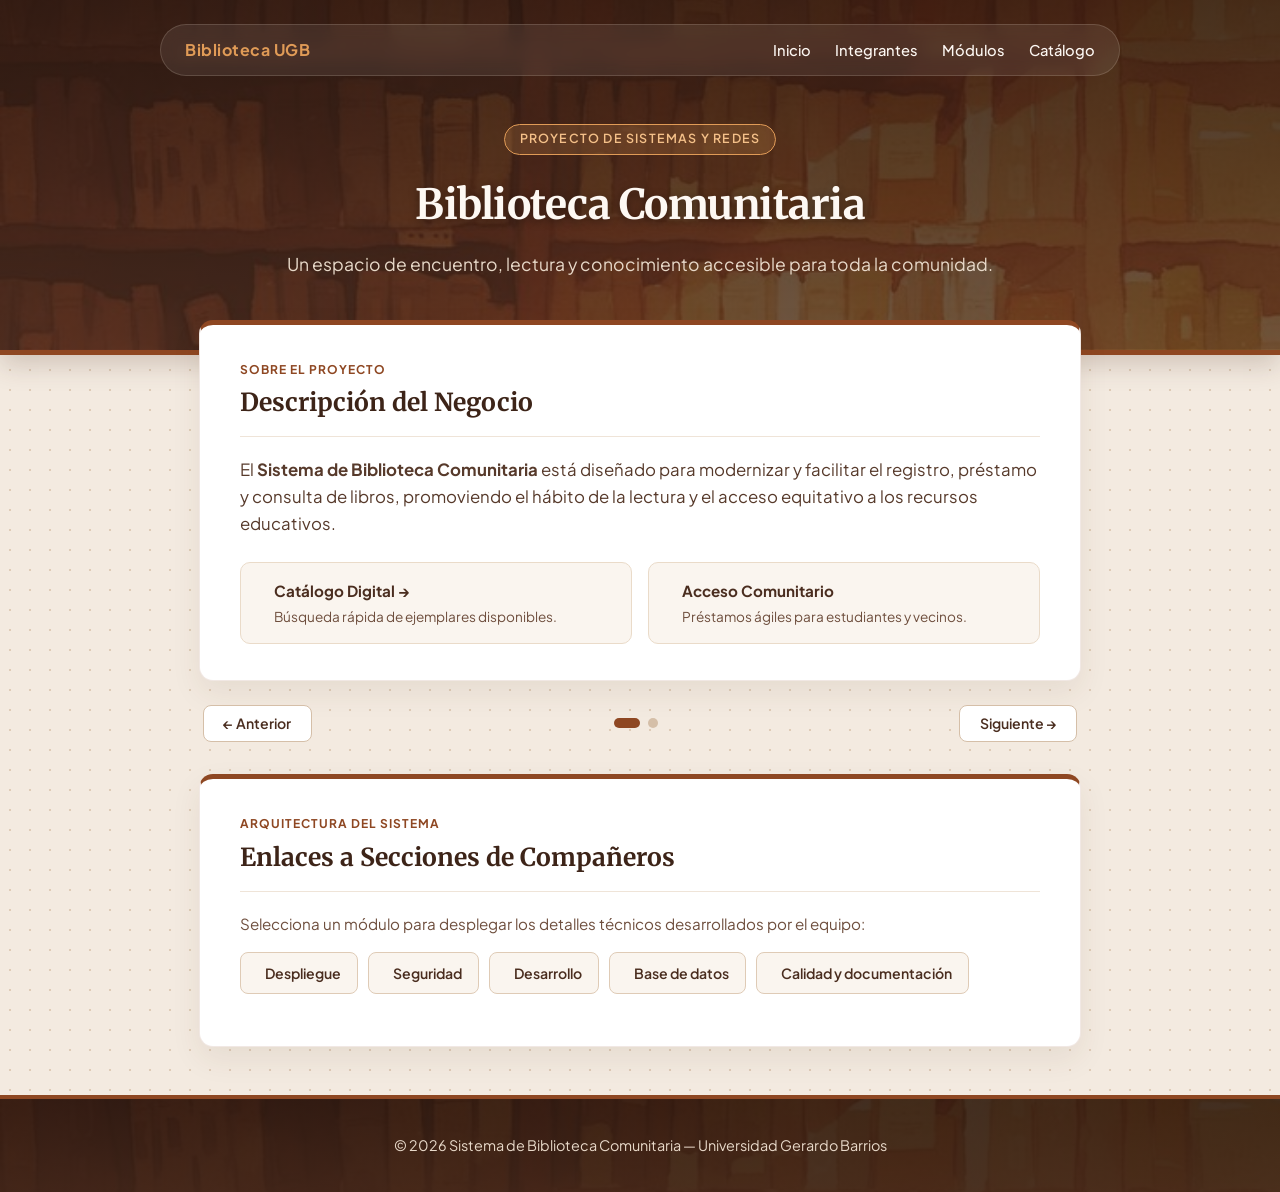
==== index.html @ 03e00fff "Agregar archivos iniciales del sistema de biblioteca, incluyendo HTML, CSS, imágenes y catálogo de l" ====
<!DOCTYPE html>
<html lang="es">
<head>
    <meta charset="UTF-8">
    <meta name="viewport" content="width=device-width, initial-scale=1.0">
    <title>Sistema de Biblioteca Comunitaria</title>
    <!-- Tipografías de Google Fonts -->
    <link rel="preconnect" href="https://fonts.googleapis.com">
    <link rel="preconnect" href="https://fonts.gstatic.com" crossorigin>
    <link href="https://fonts.googleapis.com/css2?family=Merriweather:ital,wght@0,700;1,400&family=Plus+Jakarta+Sans:wght@400;500;600;700&display=swap" rel="stylesheet">
    <link rel="stylesheet" href="style.css">
</head>
<body>
    <header>
        <nav class="navbar">
            <div class="nav-brand"> Biblioteca UGB</div>
            <ul>
                <li><a href="#inicio" onclick="goToSlide(0, event)">Inicio</a></li>
                <li><a href="#equipo" onclick="goToSlide(1, event)">Integrantes</a></li>
                <li><a href="#enlaces">Módulos</a></li>
                <li><a href="catálogo.html">Catálogo</a></li>
            </ul>
        </nav>

        <div class="hero-content">
            <span class="badge-hero">Proyecto de Sistemas y Redes</span>
            <h1>Biblioteca Comunitaria</h1>
            <p class="tagline">Un espacio de encuentro, lectura y conocimiento accesible para toda la comunidad.</p>
        </div>
    </header>

    <main>
        <!-- Contenedor del Carrusel -->
        <section class="carousel-container" id="carrusel">
            <div class="carousel-track">
                <!-- Tarjeta 0: Descripción -->
                <div class="card carousel-card active">
                    <div class="card-header">
                        <span class="section-tag">Sobre el proyecto</span>
                        <h2>Descripción del Negocio</h2>
                    </div>
                    <p class="lead-text">El <strong>Sistema de Biblioteca Comunitaria</strong> está diseñado para modernizar y facilitar el registro, préstamo y consulta de libros, promoviendo el hábito de la lectura y el acceso equitativo a los recursos educativos.</p>
                    
                    <div class="highlights-grid">
                        <!-- Botón con JS para ir a la página aparte del catálogo -->
                        <div class="highlight-item" style="cursor: pointer;" onclick="irAlCatalogo()">
                            <span class="hi-icon"></span>
                            <div>
                                <h4>Catálogo Digital →</h4>
                                <p>Búsqueda rápida de ejemplares disponibles.</p>
                            </div>
                        </div>
                        <div class="highlight-item">
                            <span class="hi-icon"></span>
                            <div>
                                <h4>Acceso Comunitario</h4>
                                <p>Préstamos ágiles para estudiantes y vecinos.</p>
                            </div>
                        </div>
                    </div>
                </div>

                <!-- Tarjeta 1: Integrantes en cuadrícula moderna -->
                <div class="card carousel-card">
                    <div class="card-header">
                        <span class="section-tag">Equipo de trabajo</span>
                        <h2>Integrantes del Grupo</h2>
                    </div>
                    <div class="team-grid">
                        <div class="member-card">
                            <div class="avatar">CA</div>
                            <div class="member-info">
                                <strong>Cesia Madai Ávalos Díaz</strong>
                                <span>Código: SMSS063623</span>
                            </div>
                        </div>
                        <div class="member-card">
                            <div class="avatar">EO</div>
                            <div class="member-info">
                                <strong>Elias Ernesto Orellana Vásquez</strong>
                                <span>Código: [Código]</span>
                            </div>
                        </div>
                        <div class="member-card">
                            <div class="avatar">XP</div>
                            <div class="member-info">
                                <strong>Xavier Alexander Pérez Bonilla</strong>
                                <span>Código: [Código]</span>
                            </div>
                        </div>
                        <div class="member-card">
                            <div class="avatar">AD</div>
                            <div class="member-info">
                                <strong>Ariel Adolfo Díaz Sosa</strong>
                                <span>Código: [Código]</span>
                            </div>
                        </div>
                        <div class="member-card">
                            <div class="avatar">JG</div>
                            <div class="member-info">
                                <strong>Jessica Alexandra Gaitán Aguila</strong>
                                <span>Código: [Código]</span>
                            </div>
                        </div>
                    </div>
                </div>
            </div>

            <!-- Controles inferiores del carrusel -->
            <div class="carousel-controls">
                <button id="prevBtn" class="carousel-btn" onclick="moveSlide(-1)">← Anterior</button>
                <div class="carousel-dots">
                    <span class="dot active" onclick="goToSlide(0, event)"></span>
                    <span class="dot" onclick="goToSlide(1, event)"></span>
                </div>
                <button id="nextBtn" class="carousel-btn" onclick="moveSlide(1)">Siguiente →</button>
            </div>
        </section>

        <!-- Fuera del carrusel: Secciones de Compañeros -->
        <section id="enlaces" class="card static-card">
            <div class="card-header">
                <span class="section-tag">Arquitectura del sistema</span>
                <h2>Enlaces a Secciones de Compañeros</h2>
            </div>
            <p class="subtitle">Selecciona un módulo para desplegar los detalles técnicos desarrollados por el equipo:</p>
            
            <div class="compañero-links">
                <button class="btn tab-btn" onclick="mostrarSeccion('despliegue', this)">
                    <span class="btn-icon"></span> Despliegue
                </button>
                <button class="btn tab-btn" onclick="mostrarSeccion('seguridad', this)">
                    <span class="btn-icon"></span> Seguridad
                </button>
                <button class="btn tab-btn" onclick="mostrarSeccion('desarrollo', this)">
                    <span class="btn-icon"></span> Desarrollo
                </button>
                <button class="btn tab-btn" onclick="mostrarSeccion('bd', this)">
                    <span class="btn-icon"></span> Base de datos
                </button>
                <button class="btn tab-btn" onclick="mostrarSeccion('calidad', this)">
                    <span class="btn-icon"></span> Calidad y documentación
                </button>
            </div>

            <!-- Contenedores dinámicos -->
            <div id="despliegue" class="modulo-detalle">
                <div class="detalle-top">
                    <h3> Módulo de Despliegue</h3>
                    <span class="resp-badge">Responsable: Elias Ernesto Orellana Vásquez</span>
                </div>
                <p>Configuración del servidor web, alojamiento, dominio y estructura de red utilizada para poner en marcha el sistema de biblioteca.</p>
            </div>

            <div id="seguridad" class="modulo-detalle">
                <div class="detalle-top">
                    <h3> Módulo de Seguridad</h3>
                    <span class="resp-badge">Responsable: Xavier Alexander Pérez Bonilla</span>
                </div>
                <p>Medidas de protección, control de acceso de usuarios, permisos, copias de seguridad y cifrado de datos.</p>
            </div>

            <div id="desarrollo" class="modulo-detalle">
                <div class="detalle-top">
                    <h3> Módulo de Desarrollo</h3>
                    <span class="resp-badge">Responsable: Cesia Madai Ávalos Díaz</span>
                </div>
                <p>Arquitectura del código fuente, lenguajes empleados (HTML, CSS, JS, PHP/Laravel) y funcionalidades principales de préstamos y catálogo.</p>
            </div>

            <div id="bd" class="modulo-detalle">
                <div class="detalle-top">
                    <h3> Módulo de Base de Datos</h3>
                    <span class="resp-badge">Responsable: Jessica Alexandra Gaitán Aguila</span>
                </div>
                <p>Modelo entidad-relación, tablas de libros, socios, préstamos, consultas SQL y gestión de integridad de la información.</p>
            </div>

            <div id="calidad" class="modulo-detalle">
                <div class="detalle-top">
                    <h3> Módulo de Calidad y Documentación</h3>
                    <span class="resp-badge">Responsable: Ariel Adolfo Díaz Sosa</span>
                </div>
                <p>Manuales de usuario, pruebas de funcionamiento, estándares aplicados y documentación técnica general del proyecto.</p>
            </div>
        </section>
    </main>

    <footer>
        <p>&copy; 2026 Sistema de Biblioteca Comunitaria — Universidad Gerardo Barrios</p>
    </footer>

    <!-- Script de control -->
    <script>
        // --- 1. Redirección al Catálogo con JS ---
        function irAlCatalogo() {
            window.location.href = 'catálogo.html';
        }

        // --- 2. Lógica del Carrusel ---
        let currentSlide = 0;
        const slides = document.querySelectorAll('.carousel-card');
        const dots = document.querySelectorAll('.dot');

        function updateCarousel(newIndex) {
            slides[currentSlide].classList.remove('active');
            dots[currentSlide].classList.remove('active');
            
            currentSlide = newIndex;
            
            slides[currentSlide].classList.add('active');
            dots[currentSlide].classList.add('active');
        }

        function moveSlide(direction) {
            const nextIndex = (currentSlide + direction + slides.length) % slides.length;
            updateCarousel(nextIndex);
        }

        function goToSlide(index, event) {
            if (event) event.preventDefault();
            updateCarousel(index);
            const carruselEl = document.getElementById('carrusel');
            if (carruselEl) {
                carruselEl.scrollIntoView({ behavior: 'smooth', block: 'nearest' });
            }
        }

        // --- 3. Lógica de Secciones de Compañeros ---
        function mostrarSeccion(idSeccion, botonClicado) {
            const secciones = document.querySelectorAll('.modulo-detalle');
            const botones = document.querySelectorAll('.tab-btn');
            const seccionActual = document.getElementById(idSeccion);

            if (!seccionActual) return;

            const yaEstabaAbierta = seccionActual.classList.contains('visible');

            secciones.forEach(sec => sec.classList.remove('visible'));
            botones.forEach(btn => btn.classList.remove('btn-activo'));

            if (!yaEstabaAbierta) {
                seccionActual.classList.add('visible');
                botonClicado.classList.add('btn-activo');
            }
        }
    </script>
</body>
</html>
---- style.css ----
* {
    box-sizing: border-box;
    margin: 0;
    padding: 0;
}

body {
    font-family: 'Plus Jakarta Sans', sans-serif;
    background-color: #F3EAE0;
    background-image: radial-gradient(#DFCBB6 0.75px, transparent 0.75px);
    background-size: 20px 20px;
    color: #3D2418;
    line-height: 1.6;
}

h1, h2, h3 {
    font-family: 'Merriweather', serif;
}

/* --- ENCABEZADO HERO CON IMAGEN DE FONDO --- */
header {
    background: linear-gradient(180deg, rgba(46, 26, 17, 0.88) 0%, rgba(74, 45, 31, 0.78) 100%), url('biblioteca.jpg');
    background-size: cover;
    background-position: center;
    color: #FDF8F3;
    padding: 1.5rem 2rem 4.5rem;
    border-bottom: 5px solid #8E4722;
    box-shadow: 0 10px 25px rgba(74, 45, 31, 0.2);
}

.navbar {
    max-width: 960px;
    margin: 0 auto 3rem;
    padding: 0.75rem 1.5rem;
    background: rgba(255, 255, 255, 0.08);
    backdrop-filter: blur(8px);
    border: 1px solid rgba(232, 217, 201, 0.18);
    border-radius: 50px;
    display: flex;
    justify-content: space-between;
    align-items: center;
}

.nav-brand {
    font-weight: 700;
    font-size: 1rem;
    color: #E09B57;
    letter-spacing: 0.5px;
}

.navbar ul {
    list-style: none;
    display: flex;
    gap: 24px;
}

.navbar a {
    color: #FDF8F3;
    text-decoration: none;
    font-size: 0.92rem;
    font-weight: 500;
    transition: color 0.25s;
}

.navbar a:hover {
    color: #E09B57;
}

.hero-content {
    max-width: 720px;
    margin: 0 auto;
    text-align: center;
}

.badge-hero {
    display: inline-block;
    background: rgba(224, 155, 87, 0.2);
    border: 1px solid #E09B57;
    color: #F4C089;
    font-size: 0.78rem;
    font-weight: 600;
    text-transform: uppercase;
    letter-spacing: 1.2px;
    padding: 0.3rem 0.9rem;
    border-radius: 20px;
    margin-bottom: 1rem;
}

header h1 {
    font-size: 2.6rem;
    margin-bottom: 0.75rem;
    letter-spacing: -0.5px;
    text-shadow: 0 2px 10px rgba(0, 0, 0, 0.35);
}

header .tagline {
    color: #E8D9C9;
    font-size: 1.1rem;
    font-weight: 400;
}

/* --- CONTENEDOR PRINCIPAL --- */
main {
    max-width: 920px;
    margin: -2.2rem auto 3rem;
    padding: 0 1.2rem;
    display: flex;
    flex-direction: column;
    gap: 2rem;
}

.card {
    background: #FFFFFF;
    color: #3D2418;
    padding: 2.2rem 2.5rem;
    border-radius: 14px;
    box-shadow: 0 12px 30px rgba(74, 45, 31, 0.08);
    border: 1px solid rgba(142, 71, 34, 0.12);
    border-top: 5px solid #8E4722;
}

.static-card {
    background: #FFFFFF;
}

.card-header {
    margin-bottom: 1.25rem;
    border-bottom: 1px solid #EFE4D8;
    padding-bottom: 0.85rem;
}

.section-tag {
    display: block;
    font-size: 0.75rem;
    font-weight: 700;
    text-transform: uppercase;
    letter-spacing: 1px;
    color: #8E4722;
    margin-bottom: 0.25rem;
}

.card h2 {
    font-size: 1.55rem;
    color: #3D2418;
}

/* --- TARJETA DESCRIPCIÓN --- */
.lead-text {
    font-size: 1.05rem;
    color: #573A2B;
    margin-bottom: 1.5rem;
}

.highlights-grid {
    display: grid;
    grid-template-columns: repeat(auto-fit, minmax(240px, 1fr));
    gap: 1rem;
}

.highlight-item {
    display: flex;
    align-items: flex-start;
    gap: 0.85rem;
    background: #FAF5EF;
    padding: 1rem 1.2rem;
    border-radius: 10px;
    border: 1px solid #EADBC9;
}

.hi-icon {
    font-size: 1.5rem;
}

.highlight-item h4 {
    font-size: 0.95rem;
    color: #4A2D1F;
    margin-bottom: 0.15rem;
}

.highlight-item p {
    font-size: 0.85rem;
    color: #6E4E3D;
}

/* --- TARJETA INTEGRANTES (CUADRÍCULA CON AVATARES) --- */
.team-grid {
    display: grid;
    grid-template-columns: repeat(auto-fit, minmax(260px, 1fr));
    gap: 1rem;
    margin-top: 1rem;
}

.member-card {
    display: flex;
    align-items: center;
    gap: 0.9rem;
    padding: 0.9rem 1rem;
    background: #FAF5EF;
    border: 1px solid #EADBC9;
    border-radius: 10px;
    transition: transform 0.2s, box-shadow 0.2s;
}

.member-card:hover {
    transform: translateY(-2px);
    box-shadow: 0 4px 12px rgba(74, 45, 31, 0.08);
}

.avatar {
    width: 42px;
    height: 42px;
    border-radius: 50%;
    background: linear-gradient(135deg, #8E4722, #4A2D1F);
    color: #FDF8F3;
    font-weight: 700;
    font-size: 0.85rem;
    display: flex;
    align-items: center;
    justify-content: center;
    flex-shrink: 0;
}

.member-info {
    display: flex;
    flex-direction: column;
}

.member-info strong {
    font-size: 0.93rem;
    color: #3D2418;
}

.member-info span {
    font-size: 0.8rem;
    color: #8E4722;
}

/* --- CONTROLES DEL CARRUSEL --- */
.carousel-container {
    display: flex;
    flex-direction: column;
    gap: 1rem;
}

.carousel-card {
    display: none;
}

.carousel-card.active {
    display: block;
    animation: slideFade 0.35s ease-out;
}

@keyframes slideFade {
    from { opacity: 0; transform: translateY(8px); }
    to { opacity: 1; transform: translateY(0); }
}

.carousel-controls {
    display: flex;
    justify-content: space-between;
    align-items: center;
    margin-top: 0.5rem;
    padding: 0 0.25rem;
}

.carousel-btn {
    background-color: #FFFFFF;
    color: #4A2D1F;
    border: 1.5px solid #D5BFA8;
    padding: 0.55rem 1.2rem;
    border-radius: 8px;
    font-family: inherit;
    font-weight: 600;
    font-size: 0.88rem;
    cursor: pointer;
    transition: all 0.2s;
}

.carousel-btn:hover {
    background-color: #8E4722;
    border-color: #8E4722;
    color: #FFFFFF;
}

.carousel-dots {
    display: flex;
    gap: 8px;
}

.dot {
    width: 10px;
    height: 10px;
    border-radius: 50%;
    background-color: #D5BFA8;
    cursor: pointer;
    transition: all 0.25s;
}

.dot.active {
    width: 26px;
    border-radius: 10px;
    background-color: #8E4722;
}

/* --- BOTONES DE MÓDULOS ORDENADOS --- */
.subtitle {
    color: #6E4E3D;
    font-size: 0.95rem;
    margin-bottom: 0.5rem;
}

.compañero-links {
    display: flex;
    flex-wrap: wrap;
    gap: 10px;
    margin-top: 1rem;
    margin-bottom: 1rem;
}

.tab-btn {
    display: inline-flex;
    align-items: center;
    justify-content: center;
    gap: 8px;
    background-color: #FAF5EF;
    color: #4A2D1F;
    border: 1.5px solid #DFCBB6;
    padding: 0.7rem 1rem;
    border-radius: 8px;
    font-family: inherit;
    font-size: 0.88rem;
    font-weight: 600;
    cursor: pointer;
    transition: all 0.25s ease;
}

.tab-btn:hover {
    border-color: #8E4722;
    background-color: #F3E6D8;
    transform: translateY(-2px);
}

.tab-btn.btn-activo {
    background-color: #8E4722;
    border-color: #8E4722;
    color: #FFFFFF;
    box-shadow: 0 4px 12px rgba(142, 71, 34, 0.28);
    transform: translateY(-2px);
}

/* --- PANEL DESPLEGABLE (OCULTO POR DEFECTO) --- */
.modulo-detalle {
    display: none;
    margin-top: 1.2rem;
    padding: 1.5rem 1.75rem;
    background: rgba(255, 255, 255, 0.95);
    border: 1px solid #E6D5C1;
    border-left: 5px solid #E09B57;
    border-radius: 10px;
    animation: slideFade 0.3s ease-out;
}

.modulo-detalle.visible {
    display: block;
}

.detalle-top {
    display: flex;
    justify-content: space-between;
    align-items: center;
    flex-wrap: wrap;
    gap: 0.5rem;
    margin-bottom: 0.75rem;
}

.detalle-top h3 {
    font-size: 1.15rem;
    color: #3D2418;
}

.resp-badge {
    background: #E8D9C9;
    color: #4A2D1F;
    font-size: 0.8rem;
    font-weight: 600;
    padding: 0.25rem 0.75rem;
    border-radius: 20px;
}

.modulo-detalle p {
    color: #573A2B;
    font-size: 0.95rem;
}

/* --- FOOTER CON LA IMAGEN DE LA BIBLIOTECA DE FONDO --- */
footer {
    text-align: center;
    padding: 2.2rem 1.5rem;
    background: linear-gradient(rgba(46, 26, 17, 0.90), rgba(61, 36, 24, 0.93)), url('biblioteca.jpg');
    background-size: cover;
    background-position: center;
    background-repeat: no-repeat;
    color: #E8D9C9;
    font-size: 0.9rem;
    border-top: 4px solid #8E4722;
}

@media (max-width: 600px) {
    .navbar {
        flex-direction: column;
        gap: 0.75rem;
        border-radius: 16px;
    }
    header h1 {
        font-size: 2rem;
    }
    .card {
        padding: 1.5rem;
    }
}
/* --- ESTILOS DEL CATÁLOGO DE LIBROS --- */
.books-grid {
    display: grid;
    grid-template-columns: 1fr;
    gap: 1.5rem;
    margin-top: 1.5rem;
}

.book-card {
    background: #FAF5EF;
    border: 1px solid #EADBC9;
    border-left: 5px solid #8E4722;
    border-radius: 12px;
    padding: 1.5rem;
    display: flex;
    align-items: flex-start;
    gap: 1.5rem;
    transition: transform 0.2s, box-shadow 0.2s;
}

.book-card:hover {
    transform: translateY(-2px);
    box-shadow: 0 8px 20px rgba(74, 45, 31, 0.08);
}

.book-cover {
    width: 110px;
    height: 165px;
    object-fit: cover;
    border-radius: 6px;
    border: 1px solid #DFCBB6;
    box-shadow: 0 4px 10px rgba(61, 36, 24, 0.15);
    flex-shrink: 0;
}

.book-details {
    flex: 1;
    display: flex;
    flex-direction: column;
}

.book-top {
    display: flex;
    justify-content: space-between;
    align-items: center;
    flex-wrap: wrap;
    gap: 0.5rem;
    margin-bottom: 0.5rem;
}

.book-category {
    font-size: 0.72rem;
    font-weight: 700;
    text-transform: uppercase;
    letter-spacing: 0.5px;
    color: #8E4722;
}

.book-status {
    font-size: 0.75rem;
    font-weight: 600;
    padding: 0.2rem 0.65rem;
    border-radius: 20px;
}

.book-status.disponible {
    background-color: #E3EFE6;
    color: #265934;
    border: 1px solid #B8D8C0;
}

.book-card h3 {
    font-size: 1.2rem;
    color: #3D2418;
    margin-bottom: 0.2rem;
}

.book-author {
    font-size: 0.9rem;
    font-weight: 600;
    color: #6E4E3D;
    margin-bottom: 0.75rem;
}

.book-desc {
    font-size: 0.88rem;
    color: #573A2B;
    margin-bottom: 1rem;
    line-height: 1.5;
}

.book-footer {
    border-top: 1px solid #E6D5C1;
    padding-top: 0.75rem;
}

.book-code {
    font-size: 0.78rem;
    font-weight: 600;
    color: #8E4722;
}

@media (max-width: 550px) {
    .book-card {
        flex-direction: column;
        align-items: center;
        text-align: center;
    }
    .book-top {
        justify-content: center;
    }
}
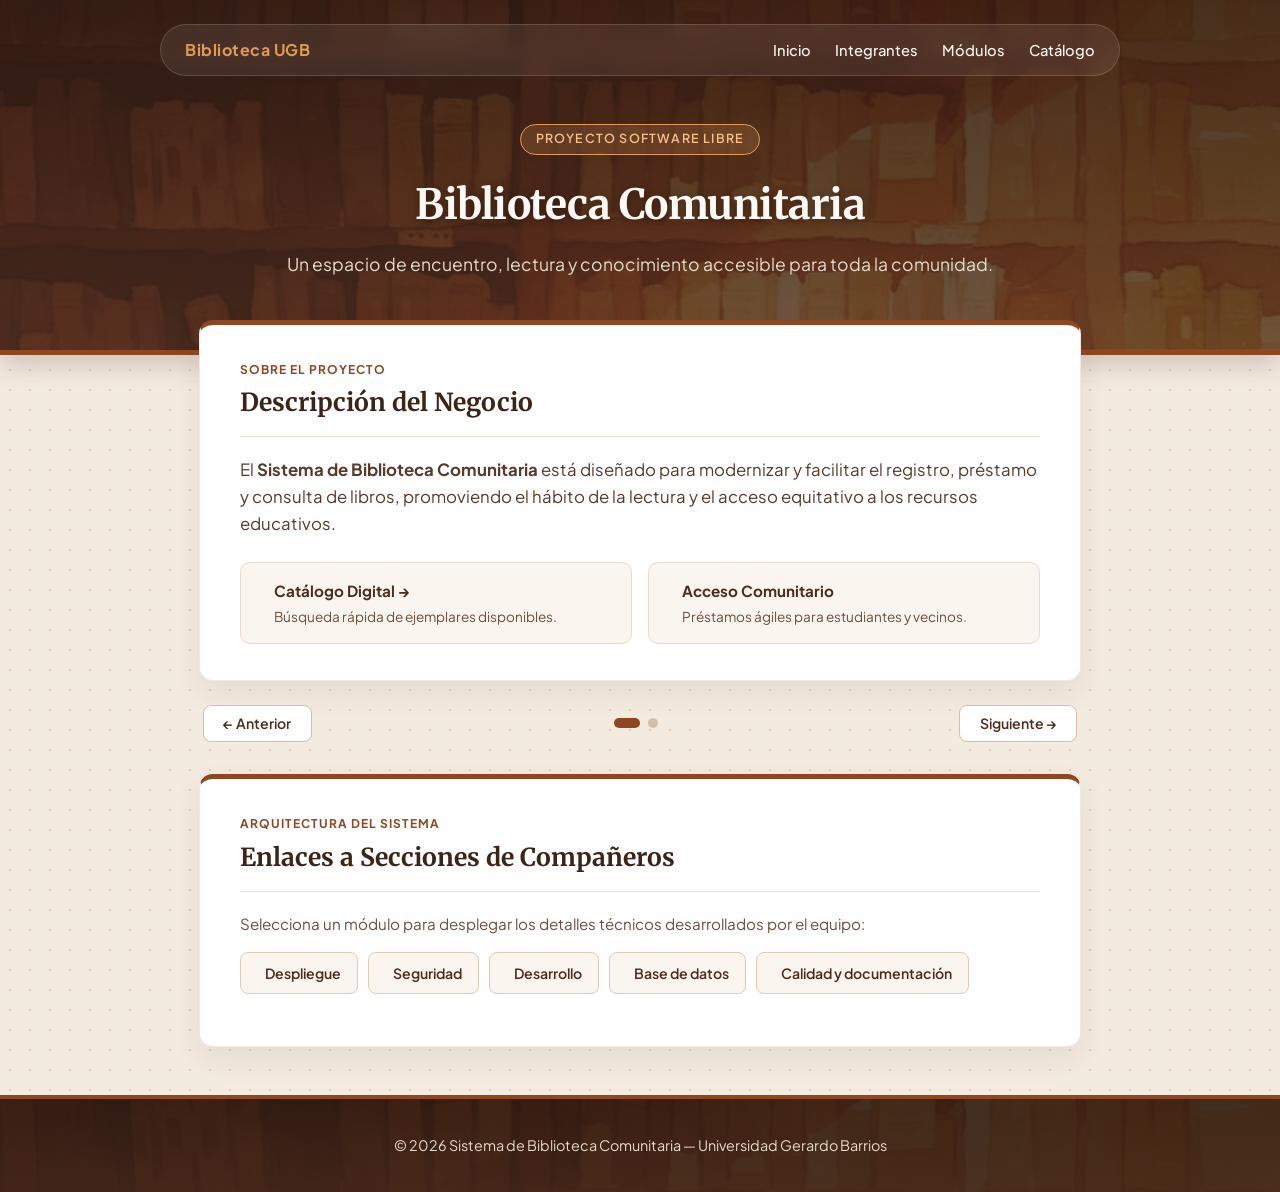
==== commit 20815fcd: "holi" ====
--- a/index.html
+++ b/index.html
@@ -23,7 +23,7 @@
         </nav>
 
         <div class="hero-content">
-            <span class="badge-hero">Proyecto de Sistemas y Redes</span>
+            <span class="badge-hero">Proyecto Software Libre</span>
             <h1>Biblioteca Comunitaria</h1>
             <p class="tagline">Un espacio de encuentro, lectura y conocimiento accesible para toda la comunidad.</p>
         </div>
